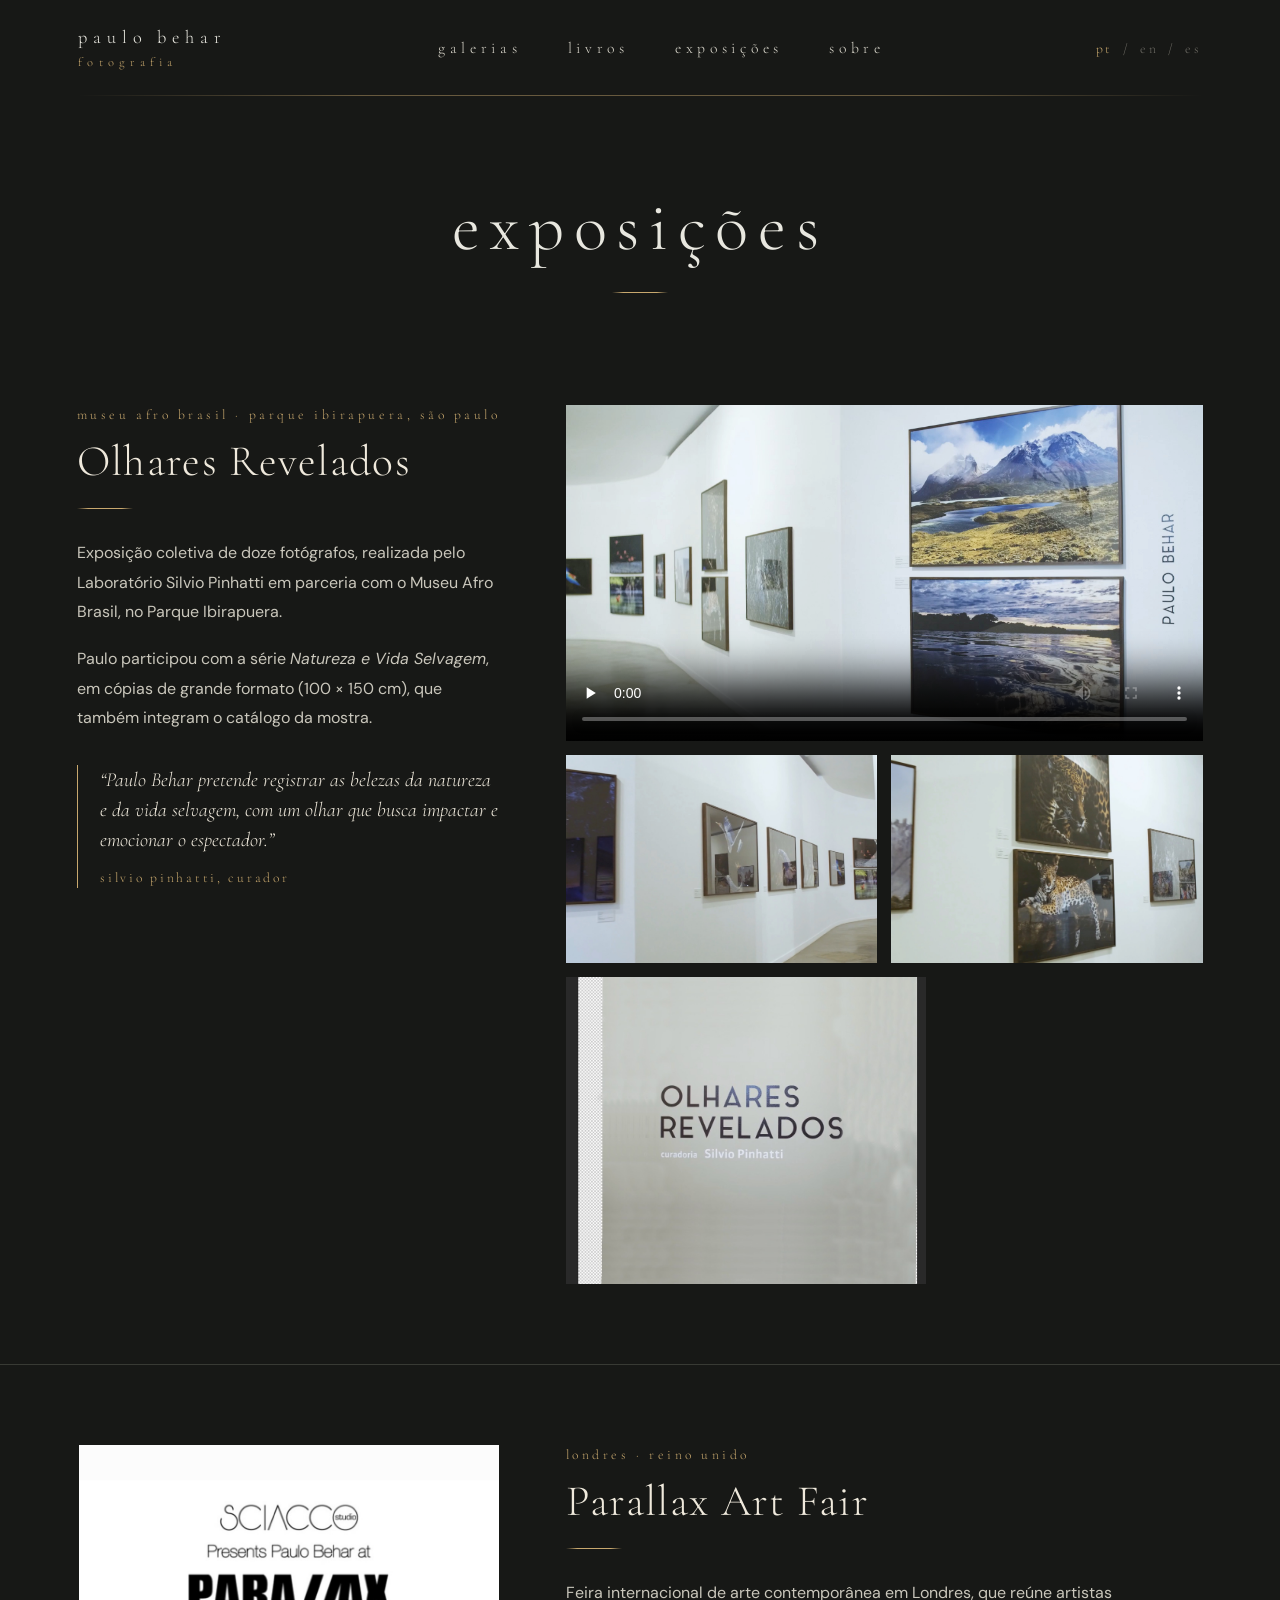
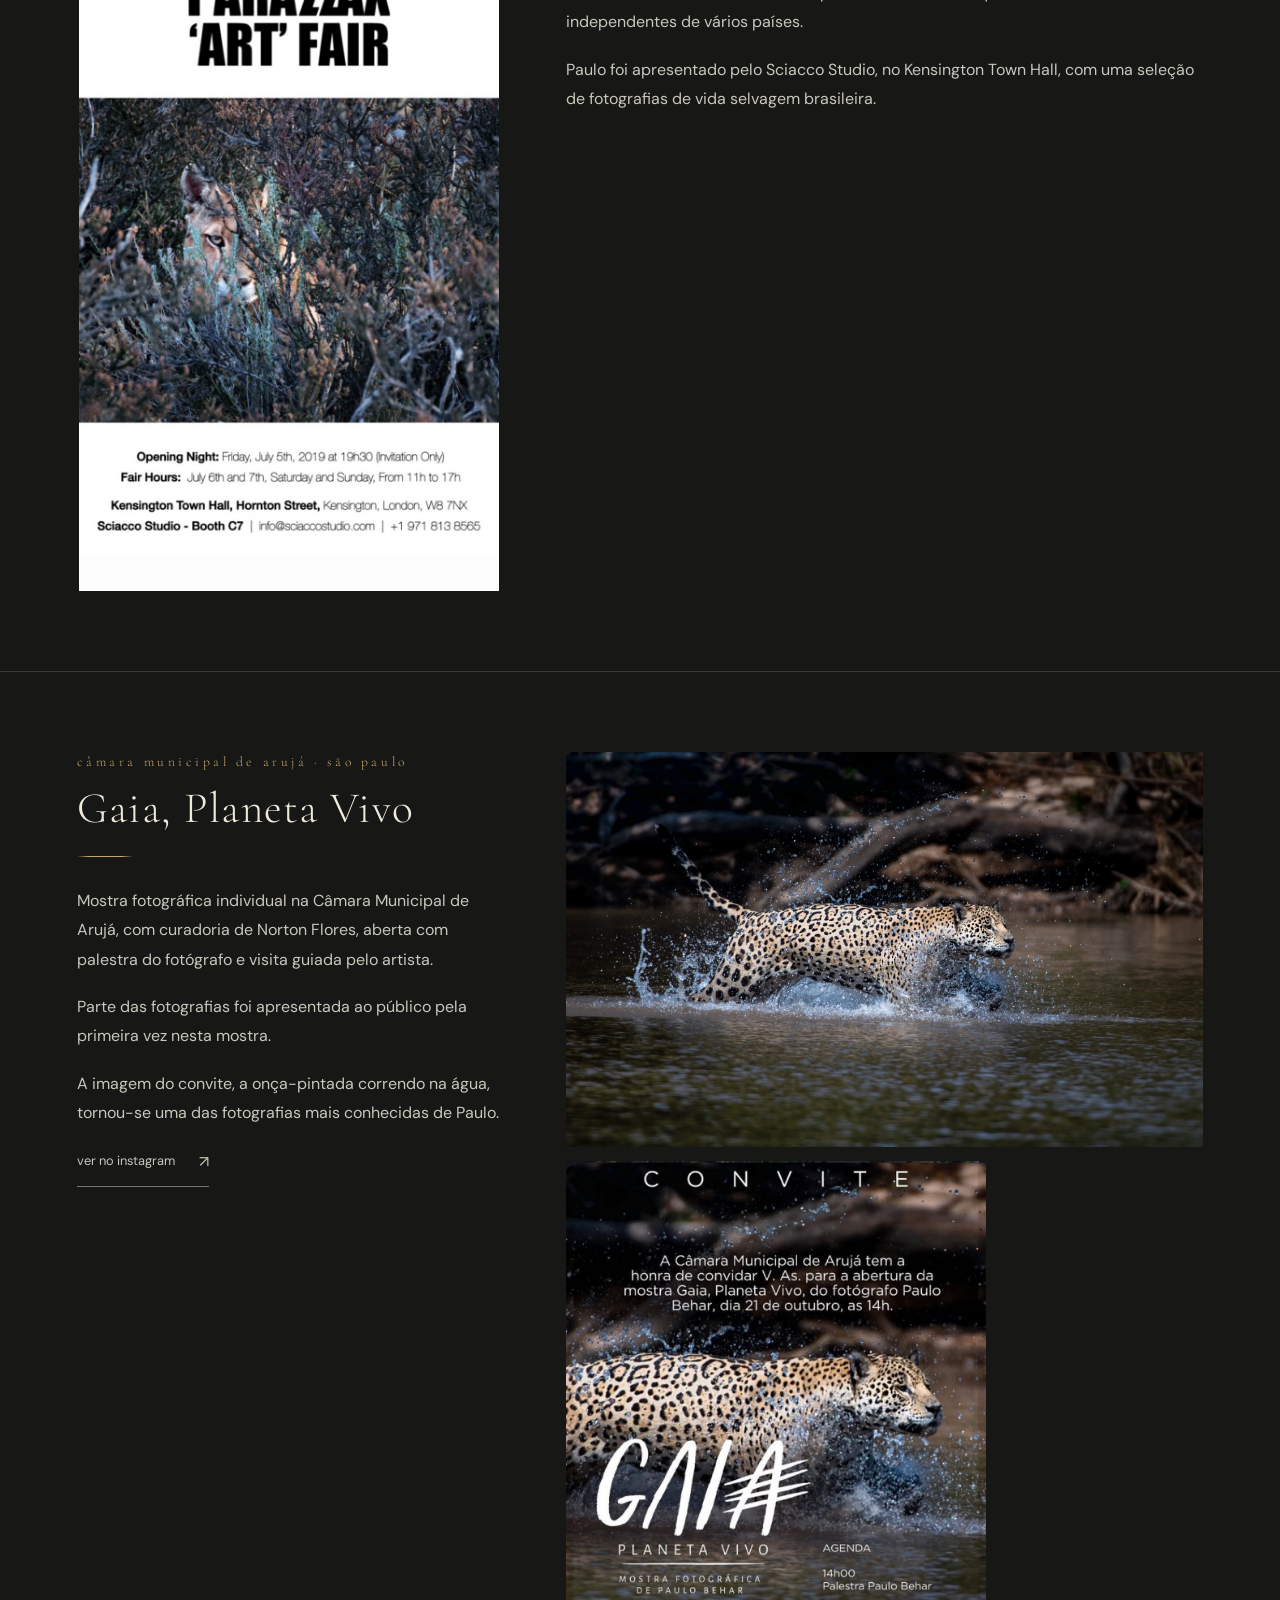
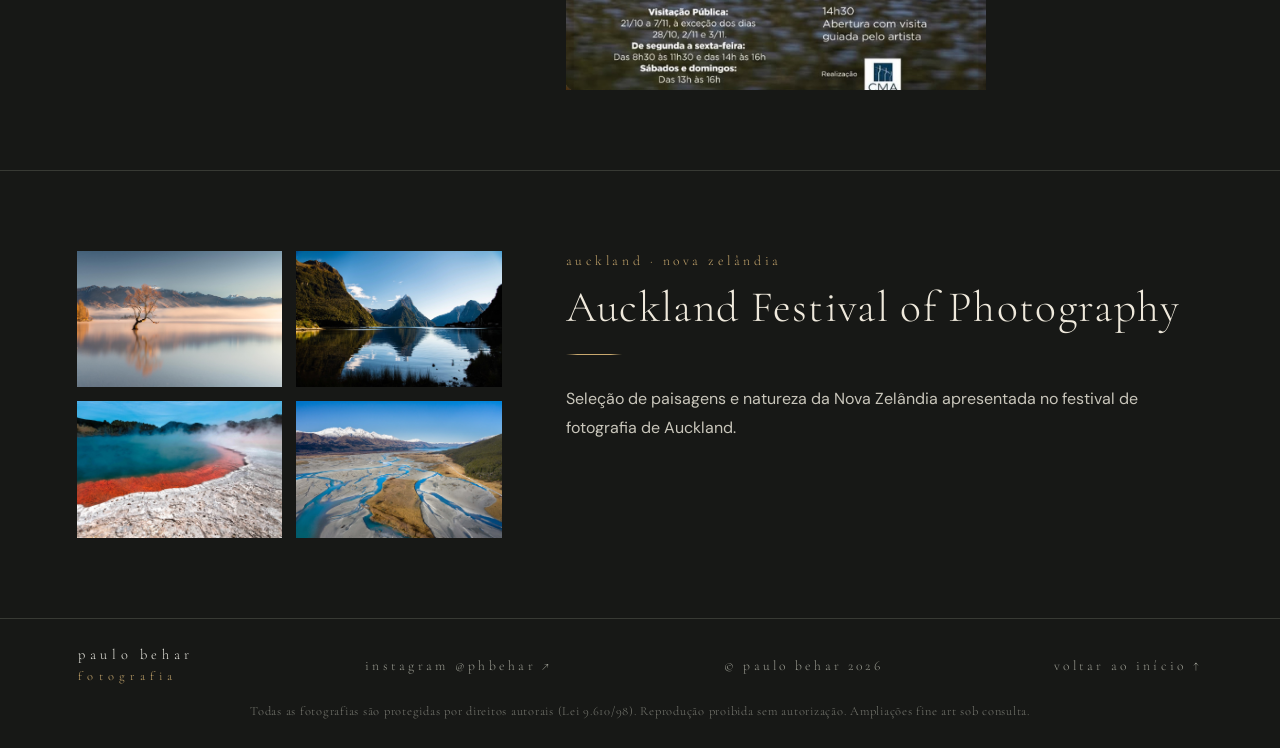
==== exposicoes.html @ 410b4f78 "Versão 1 do site Paulo Behar Fotografia Páginas: início, galerias (vida selvagem, paisagens, arquite" ====
<!doctype html>
<html lang="pt-BR">
  <head>
    <meta charset="utf-8">
    <meta name="viewport" content="width=device-width, initial-scale=1">
    <meta name="theme-color" content="#171816">
    <meta name="description" content="Exposições de Paulo Behar: Olhares Revelados, Parallax Art Fair, Gaia Planeta Vivo e Auckland Festival of Photography.">
    <title>Exposições — Paulo Behar</title>
    <link rel="stylesheet" href="codigo/styles.css?v=202611132100">
    <script src="codigo/script.js?v=202611132100" defer></script>
    <script src="codigo/movimento.js?v=202611132100" defer></script>
  </head>
  <body class="page-expo">
    <a class="skip-link" href="#conteudo" data-i18n="skip">Pular para o conteúdo</a>

    <header class="site-header">
      <a class="wordmark" href="index.html" aria-label="Paulo Behar — início">
        <span class="wordmark__name">Paulo Behar</span>
        <span class="wordmark__role" data-i18n="role">Fotografia</span>
      </a>
      <nav class="main-nav" aria-label="Navegação principal" data-i18n-aria="navLabel">
        <a href="fine-art.html" data-i18n="navFineArt">galerias</a>
        <a href="index.html#livros" data-i18n="navBooks">livros</a>
        <a href="exposicoes.html" aria-current="page" data-i18n="navExhibitions">exposições</a>
        <a href="sobre.html" data-i18n="navAbout">sobre</a>
      </nav>
      <div class="language-switch" role="group" aria-label="Selecionar idioma" data-i18n-aria="languageLabel">
        <button type="button" lang="pt-BR" data-language="pt" aria-pressed="true">PT</button>
        <span aria-hidden="true">/</span>
        <button type="button" lang="en" data-language="en" aria-pressed="false">EN</button>
        <span aria-hidden="true">/</span>
        <button type="button" lang="es" data-language="es" aria-pressed="false">ES</button>
      </div>
    </header>

    <main id="conteudo">
      <section class="page-intro" aria-labelledby="page-title">
        <h1 id="page-title" data-i18n="navExhibitions">exposições</h1>
        <span class="gold-rule"></span>
      </section>

      <article class="expo" id="olhares-revelados">
        <div class="expo__text">
          <p class="expo__kicker">museu afro brasil · parque ibirapuera, são paulo</p>
          <h2 class="expo__title">Olhares Revelados</h2>
          <span class="gold-rule"></span>
          <p>Exposição coletiva de doze fotógrafos, realizada pelo Laboratório Silvio Pinhatti em parceria com o Museu Afro Brasil, no Parque Ibirapuera.</p>
          <p>Paulo participou com a série <em>Natureza e Vida Selvagem</em>, em cópias de grande formato (100 × 150 cm), que também integram o catálogo da mostra.</p>
          <blockquote class="expo__quote">“Paulo Behar pretende registrar as belezas da natureza e da vida selvagem, com um olhar que busca impactar e emocionar o espectador.”<cite>Silvio Pinhatti, curador</cite></blockquote>
        </div>
        <div class="expo__media">
          <video class="expo__video" src="site-midia/videos/olhares-revelados.mp4" poster="site-midia/videos/olhares-revelados-capa.jpg" controls playsinline preload="none"></video>
          <div class="expo__pair">
            <img src="site-midia/fotos/exposicoes/olhares-parede-1.jpg" alt="Fotografias de Paulo Behar expostas no Museu Afro Brasil" loading="lazy">
            <img src="site-midia/fotos/exposicoes/olhares-parede-2.jpg" alt="Onças-pintadas na parede da exposição Olhares Revelados" loading="lazy">
          </div>
          <img class="expo__catalog" src="site-midia/fotos/exposicoes/olhares-catalogo.jpg" alt="Catálogo da exposição Olhares Revelados" loading="lazy">
        </div>
      </article>

      <article class="expo expo--reverse" id="parallax">
        <div class="expo__text">
          <p class="expo__kicker">londres · reino unido</p>
          <h2 class="expo__title">Parallax Art Fair</h2>
          <span class="gold-rule"></span>
          <p>Feira internacional de arte contemporânea em Londres, que reúne artistas independentes de vários países.</p>
          <p>Paulo foi apresentado pelo Sciacco Studio, no Kensington Town Hall, com uma seleção de fotografias de vida selvagem brasileira.</p>
        </div>
        <div class="expo__media expo__media--poster">
          <img src="site-midia/fotos/exposicoes/parallax-cartaz.jpg" alt="Cartaz da Parallax Art Fair com fotografia de Paulo Behar" loading="lazy">
        </div>
      </article>

      <article class="expo" id="gaia">
        <div class="expo__text">
          <p class="expo__kicker">câmara municipal de arujá · são paulo</p>
          <h2 class="expo__title">Gaia, Planeta Vivo</h2>
          <span class="gold-rule"></span>
          <p>Mostra fotográfica individual na Câmara Municipal de Arujá, com curadoria de Norton Flores, aberta com palestra do fotógrafo e visita guiada pelo artista.</p>
          <p>Parte das fotografias foi apresentada ao público pela primeira vez nesta mostra.</p>
          <p>A imagem do convite, a onça-pintada correndo na água, tornou-se uma das fotografias mais conhecidas de Paulo.</p>
          <p><a class="text-link" href="https://www.instagram.com/p/B4Ner5CHRit/" target="_blank" rel="noopener">ver no instagram <span aria-hidden="true">↗</span></a></p>
        </div>
        <div class="expo__media">
          <img class="expo__wide" src="site-midia/fotos/destaque/onca-gaia.jpg" alt="Onça-pintada correndo na água" loading="lazy">
          <img class="expo__invite" src="site-midia/fotos/exposicoes/gaia-convite.jpg" alt="Convite da mostra Gaia, Planeta Vivo" loading="lazy">
        </div>
      </article>

      <article class="expo expo--reverse" id="auckland">
        <div class="expo__text">
          <p class="expo__kicker">auckland · nova zelândia</p>
          <h2 class="expo__title">Auckland Festival of Photography</h2>
          <span class="gold-rule"></span>
          <p>Seleção de paisagens e natureza da Nova Zelândia apresentada no festival de fotografia de Auckland.</p>
        </div>
        <div class="expo__media">
          <div class="expo__pair">
            <img src="site-midia/fotos/fine-art/paisagens/mini/wanaka.jpg" alt="Lago Wanaka" loading="lazy">
            <img src="site-midia/fotos/fine-art/paisagens/mini/milford-sound.jpg" alt="Milford Sound" loading="lazy">
          </div>
          <div class="expo__pair">
            <img src="site-midia/fotos/fine-art/paisagens/mini/champagne-pool.jpg" alt="Champagne Pool" loading="lazy">
            <img src="site-midia/fotos/fine-art/paisagens/mini/rios-entrelacados.jpg" alt="Rios entrelaçados" loading="lazy">
          </div>
        </div>
      </article>
    </main>

    <footer class="site-footer">
      <a class="wordmark wordmark--footer" href="index.html">
        <span class="wordmark__name">Paulo Behar</span>
        <span class="wordmark__role" data-i18n="role">Fotografia</span>
      </a>
      <a class="back-to-top site-footer__insta" href="https://www.instagram.com/phbehar/" target="_blank" rel="noopener">instagram @phbehar ↗</a>
      <span class="site-footer__copyright"><span data-i18n="copyright">© Paulo Behar</span> <span id="year">2026</span></span>
      <a class="back-to-top" href="#" data-i18n="backToTop">Voltar ao início ↑</a>
      <p class="site-footer__rights" data-i18n="rights">Todas as fotografias são protegidas por direitos autorais (Lei 9.610/98). Reprodução proibida sem autorização. Ampliações fine art sob consulta.</p>
    </footer>
  </body>
</html>
---- codigo/styles.css ----
@import url("https://fonts.googleapis.com/css2?family=DM+Sans:wght@400;500;600;700&family=Cormorant+Garamond:ital,wght@0,300;0,400;0,500;1,300;1,400&display=swap");

:root {
  color-scheme: dark;
  --background: #171816;
  --surface: #1d1e1b;
  --text: #e8e7df;
  --muted: #9a9b91;
  --line: #383a34;
  --accent: #c3c6a9;
  --sans: "DM Sans", Arial, sans-serif;
  --serif: "Cormorant Garamond", Garamond, Georgia, serif;
  --gold: #c8a86e;
  --gold-soft: rgb(200 168 110 / 45%);
}

/* ---------- Fio dourado (separador) ---------- */

.gold-rule {
  display: block;
  width: 56px;
  height: 1px;
  margin: 1.6rem 0;
  background: linear-gradient(90deg, transparent, var(--gold) 20%, var(--gold) 80%, transparent);
}

.closing-note .gold-rule,
.intro .gold-rule {
  margin-right: auto;
  margin-left: auto;
}

/* ---------- Abertura: assinatura ---------- */

.intro {
  position: fixed;
  z-index: 100;
  inset: 0;
  display: flex;
  flex-direction: column;
  align-items: center;
  justify-content: center;
  padding: 0 16px;
  background: #0f0f0e;
  cursor: pointer;
  /* rede de segurança: mesmo que o script falhe, a abertura sai sozinha */
  animation: intro-out 0.8s ease 8s forwards;
}

/* nome como no livro: serifa fina, minúsculas, letras espaçadas.
   movimento mínimo: surge do desfoque e as letras se aproximam devagar */
.intro__name {
  display: block;
  padding-left: 0.4em;            /* compensa o espaço depois da última letra */
  color: #efe9dc;
  font-family: var(--serif);
  font-size: clamp(1.9rem, 6.4vw, 4.4rem);
  font-weight: 300;
  letter-spacing: 0.4em;
  line-height: 1.1;
  white-space: nowrap;
  opacity: 0;
  animation: intro-name 1.7s cubic-bezier(0.22, 0.61, 0.36, 1) 0.1s forwards;
}

.intro__rule {
  width: 90px;
  margin: 1.6rem auto 1.3rem;
  transform: scaleX(0);
  animation: intro-draw 0.7s ease-out 1.1s forwards;
}

.intro__role {
  font-family: var(--serif);
  font-size: 0.95rem;
  font-weight: 300;
  letter-spacing: 0.55em;
  text-transform: lowercase;
  color: var(--gold);
  opacity: 0;
  animation: intro-fade 0.7s ease 1.3s forwards;
}

/* a saída é comandada pelo script, quando o filme já carregou */
.intro.is-leaving {
  animation: intro-out 0.8s ease forwards;
}

/* clicou antes de o filme carregar: o fio dourado respira enquanto espera */
.intro.is-waiting:not(.is-leaving) .intro__rule {
  animation: intro-wait 1.4s ease-in-out infinite alternate;
}

@keyframes intro-wait {
  from { opacity: 0.35; transform: scaleX(0.5); }
  to { opacity: 1; transform: scaleX(1); }
}

.intro.is-done,
.intro-seen .intro {
  display: none;
}

@keyframes intro-name {
  from {
    opacity: 0;
    letter-spacing: 0.62em;
    filter: blur(8px);
  }
  to {
    opacity: 1;
    letter-spacing: 0.4em;
    filter: blur(0);
  }
}

@keyframes intro-draw {
  to { transform: scaleX(1); }
}

@keyframes intro-fade {
  to { opacity: 1; }
}

@keyframes intro-out {
  to {
    opacity: 0;
    visibility: hidden;
    pointer-events: none;
  }
}

@media (prefers-reduced-motion: reduce) {
  .intro {
    display: none;
  }
}

* {
  box-sizing: border-box;
}

html {
  scroll-behavior: smooth;
}

body {
  margin: 0;
  background: var(--background);
  color: var(--text);
  font-family: var(--sans);
  -webkit-font-smoothing: antialiased;
}

a {
  color: inherit;
  text-decoration: none;
}

button {
  color: inherit;
  font: inherit;
}

.skip-link {
  position: absolute;
  z-index: 5;
  top: 0.75rem;
  left: 0.75rem;
  padding: 0.75rem 1rem;
  transform: translateY(-150%);
  background: var(--text);
  color: var(--background);
}

.skip-link:focus {
  transform: translateY(0);
}

.site-header,
.site-footer {
  display: flex;
  align-items: center;
  justify-content: space-between;
  padding: 1.65rem 6.1vw;
}

.site-header {
  position: relative;
  min-height: 92px;
}

/* fio dourado sob o cabeçalho, que some nas pontas */
.site-header::after {
  position: absolute;
  right: 6.1vw;
  bottom: 0;
  left: 6.1vw;
  height: 1px;
  content: "";
  background: linear-gradient(90deg, transparent, var(--gold-soft) 25%, var(--gold-soft) 75%, transparent);
}

.wordmark {
  display: flex;
  flex-direction: column;
  gap: 0.35rem;
}

.wordmark__name {
  font-family: var(--serif);
  font-size: 1.15rem;
  font-weight: 300;
  letter-spacing: 0.32em;
  text-transform: lowercase;
}

.wordmark__role,
.main-nav,
.language-switch {
  font-family: var(--serif);
  font-weight: 300;
  text-transform: lowercase;
}

.eyebrow,
.hero__footer,
.project-card__number,
.project-card__category,
.site-footer__copyright,
.back-to-top {
  font-family: var(--serif);
  font-size: 0.85rem;
  font-weight: 300;
  letter-spacing: 0.24em;
  text-transform: lowercase;
}

.wordmark__role {
  color: var(--gold);
  font-size: 0.78rem;
  letter-spacing: 0.42em;
}

.main-nav {
  display: flex;
  gap: clamp(1.8rem, 3.6vw, 3.8rem);
  color: #d9d6cb;
  font-size: 0.98rem;
  letter-spacing: 0.3em;
}

.main-nav a {
  position: relative;
  padding: 0.4rem 0;
}

.main-nav a::after {
  position: absolute;
  right: 0.3em;
  bottom: 0;
  left: 0;
  height: 1px;
  content: "";
  background: var(--gold);
  transform: scaleX(0);
  transition: transform 420ms ease;
}

.main-nav a:hover::after,
.main-nav a:focus-visible::after {
  transform: scaleX(1);
}

.main-nav a,
.back-to-top {
  transition: color 300ms ease;
}

.main-nav a:hover,
.back-to-top:hover {
  color: var(--gold);
}

.language-switch {
  display: flex;
  gap: 0.6rem;
  align-items: center;
  color: #6f6d66;
  font-size: 0.85rem;
  letter-spacing: 0.2em;
}

.language-switch button {
  padding: 0.25rem 0;
  border: 0;
  background: none;
  color: inherit;
  font-weight: 300;
  letter-spacing: inherit;
  text-transform: lowercase;
  cursor: pointer;
}

.language-switch button[aria-pressed="true"] {
  color: var(--gold);
}

/* ---------- Entrada: o filme do livro ---------- */

.film {
  position: relative;
  overflow: hidden;
  background: #0f0f0e;
}

/* o vídeo tem 1516×1080: mantém essa proporção em qualquer tela,
   do tamanho máximo que couber abaixo do cabeçalho */
.film__video {
  display: block;
  width: min(100%, calc((100svh - 92px - 6.5rem) * 1516 / 1080));
  height: auto;
  aspect-ratio: 1516 / 1080;
  margin: 0 auto;
  object-fit: contain;
}

.film__bar {
  display: flex;
  align-items: flex-end;
  justify-content: space-between;
  gap: 1.5rem;
  max-width: 1500px;
  margin: 0 auto;
  padding: 1.1rem 6.1vw 1.6rem;
}

.film__caption .gold-rule {
  width: 40px;
  margin: 0.55rem 0;
}

.film__author {
  color: var(--gold);
  font-family: var(--serif);
  font-size: 0.8rem;
  font-weight: 300;
  letter-spacing: 0.45em;
}

.film__title {
  max-width: none;
  margin: 0;
  color: #efe9dc;
  font-size: clamp(1.05rem, 2vw, 1.4rem);
  font-weight: 300;
  letter-spacing: 0.2em;
  line-height: 1.3;
}

/* botão de som: na faixa abaixo do filme; dourado e pulsando de leve enquanto mudo */
.film__sound {
  display: inline-flex;
  flex: none;
  align-items: center;
  gap: 0.7rem;
  padding: 0.6rem 1.4rem;
  border: 1px solid var(--gold);
  border-radius: 999px;
  background: none;
  color: #efe9dc;
  font-family: var(--serif);
  font-size: 0.95rem;
  font-weight: 300;
  letter-spacing: 0.24em;
  cursor: pointer;
  transition: color 400ms ease, border-color 400ms ease, opacity 400ms ease;
}

.film__sound .note {
  color: var(--gold);
  font-size: 1.2em;
  letter-spacing: 0;
}

.film.is-muted .film__sound {
  animation: sound-pulse 2.6s ease-in-out infinite;
}

.film:not(.is-muted) .film__sound {
  border-color: var(--gold-soft);
  opacity: 0.7;
}

.film__sound:hover {
  color: var(--gold);
  opacity: 1;
}

@keyframes sound-pulse {
  0%, 100% { box-shadow: 0 0 0 0 rgb(200 168 110 / 45%); }
  50% { box-shadow: 0 0 0 14px rgb(200 168 110 / 0%); }
}

/* "entrar com som" na abertura */
.intro__enter {
  display: inline-flex;
  align-items: center;
  gap: 0.8rem;
  margin-top: 2.6rem;
  padding: 0.9rem 2.2rem;
  border: 1px solid var(--gold);
  border-radius: 999px;
  background: none;
  color: #efe9dc;
  font-family: var(--serif);
  font-size: 1.1rem;
  font-weight: 300;
  letter-spacing: 0.26em;
  cursor: pointer;
  opacity: 0;
  animation: intro-fade 0.7s ease 1.5s forwards, sound-pulse 2.6s ease-in-out 2.2s infinite;
  transition: color 300ms ease, background 300ms ease;
}

.intro__enter .note {
  color: var(--gold);
  font-size: 1.25em;
  letter-spacing: 0;
}

.intro__enter:hover {
  background: rgb(200 168 110 / 12%);
  color: var(--gold);
}

.hero {
  position: relative;
  display: grid;
  grid-template-columns: 1fr;
  align-items: center;
  min-height: min(680px, calc(100svh - 92px));
  padding: 6rem 10.4vw 8rem;
  overflow: hidden;
}

.hero__copy {
  position: relative;
  z-index: 1;
  padding-bottom: 1.5rem;
}

.eyebrow {
  display: flex;
  align-items: center;
  gap: 0.65rem;
  margin: 0 0 2.2rem;
  color: var(--muted);
}

.status-dot {
  width: 6px;
  height: 6px;
  border-radius: 50%;
  background: var(--accent);
}

h1,
h2,
.closing-note p {
  font-family: var(--serif);
  font-weight: 300;
}

h1 {
  margin: 0;
  font-size: clamp(3.6rem, 7vw, 6.6rem);
  line-height: 1.02;
  letter-spacing: 0.01em;
}

h1 em,
h2 em {
  color: var(--gold);
  font-weight: 300;
}

.hero__description {
  max-width: 24rem;
  margin: 2rem 0 2.2rem;
  color: #b6b7ad;
  font-size: 0.96rem;
  line-height: 1.8;
}

.text-link {
  display: inline-flex;
  align-items: center;
  gap: 1.5rem;
  padding-bottom: 0.65rem;
  border-bottom: 1px solid #73766a;
  font-size: 0.8rem;
}

.text-link span:last-child {
  color: var(--accent);
  font-size: 1rem;
}

.hero-art {
  position: relative;
  width: 100%;
  max-width: 520px;
  aspect-ratio: 0.88;
  justify-self: end;
}

.hero-art__frame {
  position: absolute;
  inset: 0 0 1.4rem 1.2rem;
  display: flex;
  flex-direction: column;
  justify-content: space-between;
  padding: 1.6rem;
  overflow: hidden;
  border: 1px solid #41433a;
  background:
    radial-gradient(ellipse at 68% 32%, #43463b 0, #34372f 18%, transparent 48%),
    linear-gradient(147deg, #242622 0%, #30322c 47%, #20211f 47.2%, #292b26 100%);
}

.hero-art__frame::before,
.hero-art__frame::after {
  position: absolute;
  content: "";
  pointer-events: none;
}

.hero-art__frame::before {
  inset: 9% 9% 16%;
  border: 1px solid rgb(232 231 223 / 12%);
  border-radius: 48% 48% 0 0;
  transform: rotate(-8deg);
}

.hero-art__frame::after {
  right: -12%;
  bottom: -31%;
  width: 75%;
  aspect-ratio: 1;
  border: 1px solid rgb(232 231 223 / 18%);
  border-radius: 50%;
  box-shadow: 0 0 0 28px rgb(232 231 223 / 3%), 0 0 0 58px rgb(232 231 223 / 3%);
}

.hero-art__index,
.hero-art__coordinates,
.hero-art__frame p {
  position: relative;
  z-index: 1;
  margin: 0;
  color: #d3d4c8;
  line-height: 1.8;
}

.hero-art__index span {
  color: #7d8074;
}

.hero-art__mark {
  position: absolute;
  top: 37%;
  left: 44%;
  width: 1px;
  height: 23%;
  background: rgb(232 231 223 / 24%);
  transform: rotate(38deg);
}

.hero-art__frame p {
  font-size: 0.78rem;
  letter-spacing: 0.2em;
}

.hero-art__coordinates {
  align-self: flex-end;
  color: #a4a69a;
  text-align: right;
}

.hero-art__note {
  position: absolute;
  right: 0;
  bottom: 0;
  color: var(--muted);
  font-size: 0.58rem;
  text-transform: none;
}

.hero__footer {
  position: absolute;
  right: 6.1vw;
  bottom: 2rem;
  left: 6.1vw;
  display: flex;
  justify-content: space-between;
  color: #898b81;
}

.scroll-cue {
  display: flex;
  align-items: center;
  gap: 0.65rem;
}

.scroll-cue > span:first-child {
  display: inline-block;
  width: 25px;
  height: 1px;
  background: var(--accent);
}

.portfolio {
  padding: 7rem 10.4vw 8rem;
  border-top: 1px solid var(--line);
  background: #1b1c19;
}

.section-heading {
  display: flex;
  align-items: end;
  justify-content: space-between;
  gap: 3rem;
  margin-bottom: 3rem;
}

.section-heading .eyebrow {
  margin-bottom: 1rem;
}

h2 {
  max-width: 38rem;
  margin: 0;
  font-size: clamp(2.4rem, 4.2vw, 4.1rem);
  line-height: 1.1;
  letter-spacing: 0.01em;
}

.section-heading .gold-rule {
  margin-bottom: 0;
}

.section-heading__note {
  max-width: 16rem;
  margin: 0 0 0.25rem;
  color: var(--muted);
  font-size: 0.78rem;
  line-height: 1.8;
}

.project-grid {
  display: grid;
  grid-template-columns: repeat(3, minmax(0, 1fr));
  gap: 1rem;
}

.project-card {
  min-width: 0;
}

.project-card__link {
  display: flex;
  flex-direction: column;
}

.project-card__number {
  margin-bottom: 0.7rem;
  color: #84867c;
}

.project-card__art {
  position: relative;
  display: grid;
  place-items: center;
  width: 100%;
  aspect-ratio: 0.91;
  overflow: hidden;
  background: #292b26;
}

.project-card__art::before,
.project-card__art::after,
.project-card__art > span {
  position: absolute;
  display: block;
  content: "";
}

.project-card--fine-art .project-card__art {
  background: linear-gradient(142deg, #31352e, #20221f 70%);
}

.project-card--fine-art .project-card__art::before {
  width: 58%;
  aspect-ratio: 0.8;
  border: 1px solid rgb(220 220 204 / 28%);
  border-radius: 50% 50% 4px 4px;
  transform: rotate(11deg);
}

.project-card--fine-art .project-card__art::after {
  width: 33%;
  height: 1px;
  background: var(--accent);
  transform: rotate(-37deg) translateX(12%);
}

.project-card--books .project-card__art {
  background: linear-gradient(155deg, #30302a, #252622);
}

.project-card--books .project-card__art::before {
  width: 38%;
  height: 58%;
  border: 1px solid rgb(220 220 204 / 35%);
  background: linear-gradient(145deg, #45483c, #292b26 68%);
  box-shadow: 10px 9px 0 -1px #22231f, 11px 10px 0 0 rgb(220 220 204 / 20%);
  transform: rotate(-7deg);
}

.project-card--books .project-card__art::after {
  width: 13%;
  height: 1px;
  background: rgb(232 231 223 / 60%);
  transform: translate(35px, 30px) rotate(-7deg);
}

.project-card--exhibitions .project-card__art {
  background: linear-gradient(27deg, #252722 20%, #34362f 20.2%, #262824 66%);
}

.project-card--exhibitions .project-card__art::before {
  width: 54%;
  height: 48%;
  border: 1px solid rgb(220 220 204 / 32%);
  background: linear-gradient(120deg, rgb(220 220 204 / 8%), transparent);
  transform: translate(-8%, -5%);
}

.project-card--exhibitions .project-card__art::after {
  width: 1px;
  height: 67%;
  background: rgb(220 220 204 / 22%);
  transform: translate(74px, 18px) rotate(34deg);
}

.project-card__meta {
  display: flex;
  align-items: center;
  justify-content: space-between;
  padding: 1.1rem 0;
  border-bottom: 1px solid var(--line);
}

.project-card__meta > span:first-child {
  display: flex;
  flex-direction: column;
  gap: 0.4rem;
}

.project-card__category {
  color: var(--muted);
}

.project-card__title {
  font-family: var(--serif);
  font-size: 1.5rem;
  font-weight: 300;
  letter-spacing: 0.12em;
  text-transform: lowercase;
}

.project-card__arrow {
  color: var(--accent);
  transition: transform 180ms ease;
}

.project-card__link:hover .project-card__arrow {
  transform: translate(3px, -3px);
}

.closing-note {
  display: flex;
  flex-direction: column;
  align-items: center;
  padding: 8rem 1.5rem 8.5rem;
  text-align: center;
}

.closing-note__ornament {
  height: 2rem;
  color: var(--accent);
  font-family: var(--serif);
  font-size: 3rem;
  line-height: 1;
}

.closing-note p {
  margin: 1rem 0 1.5rem;
  font-size: clamp(1.8rem, 3.5vw, 3.2rem);
  line-height: 1.3;
  letter-spacing: -0.035em;
}

.closing-note__signature {
  color: var(--gold);
  font-family: var(--serif);
  font-size: 1.05rem;
  font-weight: 300;
  letter-spacing: 0.4em;
  text-transform: lowercase;
}

.site-footer {
  min-height: 95px;
  flex-wrap: wrap;
  row-gap: 1.1rem;
  border-top: 1px solid var(--line);
}

/* aviso de direitos autorais: linha própria, discreta, sob o rodapé */
.site-footer__rights {
  flex-basis: 100%;
  margin: 0;
  color: var(--muted);
  font-family: var(--serif);
  font-size: 0.78rem;
  font-weight: 300;
  letter-spacing: 0.06em;
  line-height: 1.6;
  text-align: center;
  opacity: 0.75;
}

/* fotos: sem arrastar e sem o menu "salvar imagem" do toque longo no iPhone */
img {
  -webkit-user-drag: none;
  -webkit-touch-callout: none;
  user-select: none;
}

.wordmark--footer .wordmark__name {
  font-size: 0.9rem;
}

.site-footer__copyright,
.back-to-top {
  color: var(--muted);
  font-size: 0.85rem;
}

.site-footer__copyright {
  display: flex;
  gap: 0.35rem;
}

.sr-only {
  position: absolute;
  width: 1px;
  height: 1px;
  padding: 0;
  overflow: hidden;
  clip: rect(0, 0, 0, 0);
  white-space: nowrap;
  clip-path: inset(50%);
}

:focus-visible {
  outline: 2px solid var(--accent);
  outline-offset: 4px;
}

/* ---------- Movimento ao rolar ---------- */

.has-motion .reveal {
  opacity: 0;
  filter: blur(4px);
  transform: translateY(28px);
  transition:
    opacity 1.1s cubic-bezier(0.22, 0.61, 0.36, 1),
    transform 1.1s cubic-bezier(0.22, 0.61, 0.36, 1),
    filter 1.1s ease;
}

.has-motion .reveal.is-visible {
  opacity: 1;
  filter: none;
  transform: none;
}

/* fios dourados se desenham do centro para fora */
.has-motion .gold-rule.reveal {
  filter: none;
  transform: scaleX(0);
  transition: transform 1.4s cubic-bezier(0.22, 0.61, 0.36, 1) 0.2s, opacity 0.6s ease;
}

.has-motion .gold-rule.reveal.is-visible {
  transform: scaleX(1);
}

/* fios alinhados à esquerda crescem a partir da esquerda */
.has-motion .section-heading .gold-rule.reveal,
.has-motion .hero__copy .gold-rule.reveal,
.has-motion .film__caption .gold-rule {
  transform-origin: left;
}

.film__video {
  transform-origin: center top;
  will-change: transform, opacity;
}

/* ---------- Páginas de texto: exposições e sobre ---------- */

.page-intro {
  display: flex;
  flex-direction: column;
  align-items: center;
  padding: 6rem 6vw 2rem;
  text-align: center;
}

.page-intro h1 {
  font-size: clamp(2.6rem, 5.4vw, 4.6rem);
  letter-spacing: 0.14em;
  text-transform: lowercase;
}

.page-intro .gold-rule {
  margin: 1.8rem auto 0;
}

.expo,
.about {
  display: grid;
  grid-template-columns: minmax(0, 0.8fr) minmax(0, 1.2fr);
  gap: clamp(2rem, 5vw, 5rem);
  align-items: start;
  max-width: 1300px;
  margin: 0 auto;
  padding: 5rem 6vw;
  border-top: 1px solid var(--line);
}

.expo:first-of-type {
  border-top: 0;
}

.expo--reverse .expo__text {
  order: 2;
}

.expo__text,
.about__text {
  color: #c9c6bb;
  font-size: 1rem;
  line-height: 1.85;
}

.expo__text p,
.about__text p {
  margin: 0 0 1.1rem;
}

.expo__kicker {
  margin: 0 0 0.8rem !important;
  color: var(--gold);
  font-family: var(--serif);
  font-size: 0.85rem;
  font-weight: 300;
  letter-spacing: 0.26em;
  line-height: 1.5;
  text-transform: lowercase;
}

.expo__title,
.about__name {
  max-width: none;
  margin: 0;
  color: #efe9dc;
  font-size: clamp(2rem, 3.4vw, 2.8rem);
  letter-spacing: 0.03em;
  line-height: 1.1;
}

.expo__text .gold-rule,
.about__text .gold-rule {
  margin: 1.4rem 0 1.8rem;
}

.expo__quote {
  margin: 2rem 0;
  padding-left: 1.4rem;
  border-left: 1px solid var(--gold);
  color: #efe9dc;
  font-family: var(--serif);
  font-size: 1.25rem;
  font-style: italic;
  font-weight: 300;
  line-height: 1.5;
}

.expo__quote cite {
  display: block;
  margin-top: 0.8rem;
  color: var(--gold);
  font-size: 0.85rem;
  font-style: normal;
  letter-spacing: 0.2em;
  text-transform: lowercase;
}

.expo__media {
  display: grid;
  gap: 14px;
}

.expo__media img,
.expo__video {
  display: block;
  width: 100%;
  height: auto;
  background: #0f0f0e;
}

.expo__pair {
  display: grid;
  grid-template-columns: 1fr 1fr;
  gap: 14px;
}

.expo__pair img {
  aspect-ratio: 3 / 2;
  object-fit: cover;
}

.expo__media--poster img {
  max-width: 420px;
  margin: 0 auto;
}

.expo__invite {
  max-width: 420px;
}

.expo__catalog {
  max-width: 360px;
}

.about__portrait {
  margin: 0;
}

.about__portrait img {
  display: block;
  width: 100%;
  height: auto;
}

.about__contact {
  margin-top: 2rem !important;
}

@media (max-width: 800px) {
  .expo,
  .about {
    grid-template-columns: 1fr;
    padding: 3.5rem 6vw;
  }

  .expo--reverse .expo__text {
    order: 0;
  }
}

/* ---------- A frase e as três portas ---------- */

.hub {
  display: flex;
  flex-direction: column;
  align-items: center;
  padding: 7rem 6vw 7.5rem;
  text-align: center;
}

.hub__title {
  max-width: 14ch;
  margin: 0;
  font-size: clamp(2.6rem, 5.4vw, 5rem);
  line-height: 1.1;
  letter-spacing: 0.01em;
}

.hub .gold-rule {
  margin: 2.4rem auto 3.6rem;
}

.doors {
  display: grid;
  grid-template-columns: repeat(3, minmax(0, 1fr));
  gap: clamp(1rem, 2.4vw, 2.4rem);
  width: 100%;
  max-width: 1200px;
}

.door {
  display: flex;
  flex-direction: column;
  align-items: center;
  gap: 1.3rem;
}

.door__img {
  position: relative;
  display: block;
  width: 100%;
  aspect-ratio: 4 / 5;
  overflow: hidden;
  background: #222320;
}

.door__img img {
  width: 100%;
  height: 100%;
  object-fit: cover;
  opacity: 0.85;
  transition: transform 1.4s cubic-bezier(0.22, 0.61, 0.36, 1), opacity 600ms ease;
}

.door__label {
  position: relative;
  padding-bottom: 0.5rem;
  color: #e7e3d8;
  font-family: var(--serif);
  font-size: 1.25rem;
  font-weight: 300;
  letter-spacing: 0.32em;
  text-transform: lowercase;
}

.door__label::after {
  position: absolute;
  right: 0.32em;
  bottom: 0;
  left: 0;
  height: 1px;
  content: "";
  background: var(--gold);
  transform: scaleX(0.25);
  transition: transform 600ms ease;
}

.door:hover .door__img img,
.door:focus-visible .door__img img {
  opacity: 1;
  transform: scale(1.04);
}

.door:hover .door__label::after,
.door:focus-visible .door__label::after {
  transform: scaleX(1);
}

/* ---------- Exposições ---------- */

.shows {
  display: flex;
  flex-direction: column;
  align-items: center;
  padding: 2rem 6vw 6rem;
  text-align: center;
}

.shows__title {
  max-width: none;
  font-size: clamp(2rem, 3.6vw, 3rem);
  letter-spacing: 0.18em;
  text-transform: lowercase;
}

.shows .gold-rule {
  margin: 1.6rem auto 3.4rem;
}

.shows__list {
  display: grid;
  gap: 2.4rem;
  margin: 0;
  padding: 0;
  list-style: none;
}

.shows__list li {
  display: flex;
  flex-direction: column;
  gap: 0.5rem;
}

.shows__name {
  color: #efe9dc;
  font-family: var(--serif);
  font-size: clamp(1.3rem, 2.2vw, 1.7rem);
  font-weight: 300;
  letter-spacing: 0.06em;
}

.shows__place {
  color: var(--gold);
  font-family: var(--serif);
  font-size: 0.95rem;
  font-weight: 300;
  letter-spacing: 0.2em;
  text-transform: lowercase;
}

@media (max-width: 650px) {
  .hub {
    padding: 4.5rem 6vw 5rem;
  }

  .doors {
    grid-template-columns: 1fr;
    gap: 2.4rem;
  }

  .door__img {
    aspect-ratio: 3 / 2;
  }

  .shows {
    padding: 5rem 6vw 4rem;
  }
}

/* ---------- Foto que cresce até a tela cheia (estilo Apple) ----------
   A foto aparece SEMPRE inteira (sem corte) e o título fica numa faixa
   abaixo dela, nunca por cima da imagem. */

.zoom {
  position: relative;
  background: #0f0f0e;
}

.zoom__sticky {
  display: flex;
  flex-direction: column;
  align-items: center;
  justify-content: center;
  padding: 4rem 4vw 0;
}

.zoom__frame {
  display: flex;
  justify-content: center;
  width: 100%;
}

.zoom__img {
  display: block;
  width: auto;
  max-width: 100%;
  height: auto;
  max-height: calc(100svh - 12rem);
  box-shadow: 0 30px 80px rgb(0 0 0 / 45%);
}

.zoom__caption {
  display: flex;
  flex-direction: column;
  align-items: center;
  gap: 0.7rem;
  padding: 1.6rem 0 2.4rem;
  text-align: center;
}

.zoom__kicker {
  color: var(--gold);
  font-family: var(--serif);
  font-size: 0.9rem;
  font-weight: 300;
  letter-spacing: 0.4em;
  text-transform: lowercase;
}

.zoom__rule {
  display: block;
  width: 56px;
  height: 1px;
  background: var(--gold);
}

.zoom__title {
  max-width: none;
  margin: 0;
  color: #efe9dc;
  font-size: clamp(1.8rem, 3.6vw, 3rem);
  font-weight: 300;
  letter-spacing: 0.14em;
  line-height: 1.1;
  text-transform: lowercase;
}

/* com movimento: a seção fica alta e a foto "presa" na tela enquanto cresce */
.has-motion .zoom {
  height: 240vh;
}

.has-motion .zoom__sticky {
  position: sticky;
  top: 0;
  height: 100vh;
  height: 100svh;
  padding-top: 0;
}

.has-motion .zoom__img {
  transform: scale(var(--zs, 0.5));
  transform-origin: center center;
  will-change: transform;
}

.has-motion .zoom .zoom__caption {
  opacity: var(--zc, 0);
  transform: translateY(calc((1 - var(--zc, 0)) * 14px));
}

.has-motion .zoom .zoom__rule {
  transform: scaleX(var(--zc, 0));
}

/* ---------- As quatro galerias (depois da arara) ---------- */

.subdoors {
  display: grid;
  grid-template-columns: repeat(4, minmax(0, 1fr));
  gap: clamp(1rem, 2vw, 2rem);
  max-width: 1400px;
  margin: 0 auto;
  padding: 2rem 6vw 8rem;
}

.subdoors .door__img {
  aspect-ratio: 4 / 5;
}

.subdoors .door__label {
  font-size: 1.05rem;
  letter-spacing: 0.22em;
  text-align: center;
}

@media (max-width: 900px) {
  .subdoors {
    grid-template-columns: repeat(2, minmax(0, 1fr));
  }
}

@media (max-width: 650px) {
  .zoom__img {
    max-height: calc(100svh - 10rem);
  }

  .zoom__title {
    font-size: 1.7rem;
  }

  .subdoors {
    gap: 1.6rem 1rem;
    padding: 1rem 6vw 5rem;
  }

  .subdoors .door__label {
    font-size: 0.85rem;
    letter-spacing: 0.14em;
  }
}

/* frase final: linhas acendem uma a uma */
.closing-note .line {
  display: inline-block;
}

/* ---------- Cartões com foto real ---------- */

.project-card__art--photo img {
  position: absolute;
  inset: 0;
  width: 100%;
  height: 100%;
  object-fit: cover;
  transition: transform 1.2s ease, opacity 600ms ease;
  opacity: 0.9;
}

.project-card__art--photo::before,
.project-card__art--photo::after {
  display: none;
}

.project-card__link:hover .project-card__art--photo img {
  transform: scale(1.04);
  opacity: 1;
}

/* ---------- Página de galerias ---------- */

.gallery-intro {
  display: flex;
  flex-direction: column;
  align-items: center;
  padding: 6rem 6vw 3rem;
  text-align: center;
}

.gallery-intro .eyebrow {
  margin-bottom: 1.2rem;
}

.gallery-intro h1 {
  font-size: clamp(3rem, 6vw, 5rem);
  letter-spacing: 0.14em;
}

.gallery-intro .gold-rule {
  margin: 1.8rem auto 2.2rem;
}

.gallery-nav {
  display: flex;
  flex-wrap: wrap;
  justify-content: center;
  gap: 0.8rem 2.6rem;
  font-family: var(--serif);
  font-size: 1rem;
  font-weight: 300;
  letter-spacing: 0.26em;
  color: #d9d6cb;
}

.gallery-nav a {
  padding-bottom: 0.35rem;
  border-bottom: 1px solid transparent;
  transition: color 300ms ease, border-color 300ms ease;
}

.gallery-nav a:hover {
  border-color: var(--gold);
  color: var(--gold);
}

.gallery {
  padding: 4.5rem 6vw 3rem;
  scroll-margin-top: 1rem;
}

.gallery__head {
  display: flex;
  flex-direction: column;
  align-items: center;
  margin-bottom: 2.6rem;
  text-align: center;
}

.gallery__head h2 {
  max-width: none;
  font-size: clamp(1.9rem, 3.4vw, 2.8rem);
  letter-spacing: 0.16em;
}

.gallery__head .gold-rule {
  margin: 1.2rem auto 0;
}

/* grade em colunas (alvenaria): respeita o formato de cada foto */
.gallery__grid {
  max-width: 1500px;
  margin: 0 auto;
  display: flex;
  align-items: flex-start;
  gap: 14px;
}

/* mosaico montado pelo galeria.js: a ordem da lista é lida da esquerda para a direita */
.gallery__col {
  flex: 1 1 0;
  min-width: 0;
}

.gallery__item {
  position: relative;
  display: block;
  width: 100%;
  margin: 0 0 14px;
  padding: 0;
  overflow: hidden;
  border: 0;
  background: #222320;
  cursor: zoom-in;
  break-inside: avoid;
}

.gallery__item img {
  display: block;
  width: 100%;
  height: 100%;
  object-fit: cover;
  transition: transform 1.2s ease, filter 600ms ease;
}

.gallery__caption {
  position: absolute;
  right: 0;
  bottom: 0;
  left: 0;
  padding: 2.4rem 1rem 0.9rem;
  background: linear-gradient(transparent, rgb(10 10 9 / 75%));
  color: #efe9dc;
  font-family: var(--serif);
  font-size: 0.95rem;
  font-weight: 300;
  letter-spacing: 0.1em;
  text-align: left;
  opacity: 0;
  transform: translateY(6px);
  transition: opacity 500ms ease, transform 500ms ease;
}

.gallery__item:hover img,
.gallery__item:focus-visible img {
  transform: scale(1.03);
}

.gallery__item:hover .gallery__caption,
.gallery__item:focus-visible .gallery__caption {
  opacity: 1;
  transform: none;
}

/* ---------- Foto ampliada ---------- */

.lightbox {
  position: fixed;
  z-index: 90;
  inset: 0;
  display: flex;
  align-items: center;
  justify-content: center;
  padding: 3vh 5vw;
  background: rgb(12 12 11 / 97%);
  animation: intro-fade 400ms ease;
}

.lightbox[hidden] {
  display: none;
}

.lightbox__figure {
  display: flex;
  flex-direction: column;
  align-items: center;
  max-width: 100%;
  max-height: 100%;
  margin: 0;
}

.lightbox__img {
  display: block;
  max-width: 100%;
  max-height: calc(94vh - 6rem);
  object-fit: contain;
}

.lightbox__caption {
  display: flex;
  flex-direction: column;
  align-items: center;
  padding-top: 1.1rem;
  text-align: center;
}

.lightbox__title {
  color: #efe9dc;
  font-family: var(--serif);
  font-size: 1.15rem;
  font-weight: 300;
  letter-spacing: 0.14em;
}

.lightbox__caption .gold-rule {
  width: 40px;
  margin: 0.7rem auto;
}

.lightbox__meta {
  display: flex;
  gap: 1.6rem;
  color: var(--muted);
  font-family: var(--serif);
  font-size: 0.85rem;
  font-weight: 300;
  letter-spacing: 0.24em;
  text-transform: lowercase;
}

.lightbox__btn {
  position: absolute;
  padding: 0.6rem 1rem;
  border: 0;
  background: none;
  color: #bdb9ad;
  font-family: var(--serif);
  font-size: 2.6rem;
  font-weight: 300;
  line-height: 1;
  cursor: pointer;
  transition: color 300ms ease;
}

.lightbox__btn:hover {
  color: var(--gold);
}

.lightbox__close {
  top: 1rem;
  right: 1.4rem;
}

.lightbox__prev {
  top: 50%;
  left: 1rem;
  transform: translateY(-50%);
}

.lightbox__next {
  top: 50%;
  right: 1rem;
  transform: translateY(-50%);
}

@media (max-width: 650px) {
  .gallery-intro,
  .page-intro {
    padding-top: calc(3rem + 52px);   /* espaço da faixa do menu */
  }


  .gallery__caption {
    opacity: 1;
    transform: none;
  }

  .lightbox__prev,
  .lightbox__next {
    top: auto;
    bottom: 1rem;
    transform: none;
  }
}

@media (min-width: 1500px) {
  .hero,
  .portfolio {
    padding-right: max(10.4vw, calc((100vw - 1200px) / 2));
    padding-left: max(10.4vw, calc((100vw - 1200px) / 2));
  }
}

@media (max-width: 900px) {
  .hero {
    grid-template-columns: 1fr 0.8fr;
    gap: 3vw;
    padding-right: 7vw;
    padding-left: 7vw;
  }

  h1 {
    font-size: clamp(3.6rem, 8.3vw, 6rem);
  }

  .portfolio {
    padding-right: 7vw;
    padding-left: 7vw;
  }

  .section-heading {
    align-items: start;
    flex-direction: column;
    gap: 1.2rem;
  }
}

@media (max-width: 650px) {
  .site-header {
    min-height: 76px;
    padding: 1.15rem 6vw;
  }

  .main-nav {
    position: absolute;
    top: 76px;
    right: 0;
    left: 0;
    justify-content: center;
    gap: 1.3rem;
    padding: 0.9rem 0.5rem;
    border-bottom: 1px solid var(--line);
    background: var(--background);
    font-size: 0.88rem;
  }

  .language-switch {
    gap: 0.45rem;
    font-size: 0.8rem;
  }

  .main-nav {
    gap: 1.1rem;
    font-size: 0.8rem !important;
    letter-spacing: 0.12em;
  }

  .wordmark__name {
    font-size: 1rem;
    letter-spacing: 0.22em;
  }

  .film {
    height: auto;
    min-height: 0;
    margin-top: 52px;
  }

  .film__video {
    width: 100%;
  }


  .film__bar {
    position: static;
    flex-direction: column;
    align-items: flex-start;
    padding: 1.4rem 6vw 2rem;
  }

  .hero {
    grid-template-columns: 1fr;
    gap: 3rem;
    min-height: auto;
    padding: 5rem 7vw 6rem;
  }

  .hero__copy {
    padding: 0;
  }

  .eyebrow {
    margin-bottom: 1.4rem;
  }

  h1 {
    font-size: clamp(3.7rem, 16vw, 6rem);
  }

  .hero__description {
    margin-top: 1.6rem;
  }

  .hero-art {
    width: 82%;
    max-width: 410px;
    justify-self: center;
  }

  .hero__footer {
    right: 7vw;
    bottom: 1.4rem;
    left: 7vw;
    font-size: 0.52rem;
  }

  .scroll-cue {
    display: none;
  }

  .portfolio {
    padding: 5rem 7vw;
  }

  .section-heading {
    margin-bottom: 2rem;
  }

  h2 {
    font-size: clamp(2.5rem, 10vw, 3.6rem);
  }

  .project-grid {
    grid-template-columns: 1fr;
    gap: 2rem;
  }

  .project-card__art {
    aspect-ratio: 1.15;
  }

  .closing-note {
    padding: 6rem 1.5rem;
  }

  .site-footer {
    flex-wrap: wrap;
    gap: 1.3rem;
    padding: 1.4rem 6vw;
  }
}

@media (prefers-reduced-motion: reduce) {
  *,
  *::before,
  *::after {
    scroll-behavior: auto !important;
    transition-duration: 0.01ms !important;
    animation-duration: 0.01ms !important;
    animation-iteration-count: 1 !important;
  }
}

/* ---------- Portas: título sobre a foto ---------- */

.door {
  position: relative;
  gap: 0;
}

.door__img::after {
  position: absolute;
  inset: 0;
  content: "";
  background: linear-gradient(to top, rgba(10, 10, 9, 0.78) 0%, rgba(10, 10, 9, 0.25) 32%, rgba(10, 10, 9, 0) 55%);
  pointer-events: none;
}

.door__label,
.subdoors .door__label {
  position: absolute;
  right: 0;
  bottom: clamp(1.1rem, 2.6vw, 2rem);
  left: 0;
  width: max-content;
  max-width: 92%;
  margin: 0 auto;
  text-align: center;
  text-shadow: 0 1px 14px rgba(0, 0, 0, 0.55);
}

/* ---------- Foto em cortina (galerias e exposições) ----------
   Ao entrar na tela, a foto se abre da esquerda para a direita, no sentido
   do voo da arara e da corrida da onça, e assenta devagar. Sempre inteira. */

.band {
  display: flex;
  flex-direction: column;
  align-items: center;
  padding: 6rem 4vw 2rem;
  background: #0f0f0e;
}

.band__frame {
  width: min(100%, 1500px, calc((100svh - 12rem) * 1.7));
  overflow: hidden;
  box-shadow: 0 30px 80px rgb(0 0 0 / 45%);
}

.band__img {
  display: block;
  width: 100%;
  height: auto;
}

.has-motion .band__frame {
  clip-path: inset(0 100% 0 0);
  transition: clip-path 1.9s cubic-bezier(0.65, 0, 0.25, 1);
}

.has-motion .band__img {
  transform: scale(1.14) translateX(-3%);
  transition: transform 3.2s cubic-bezier(0.22, 0.61, 0.36, 1);
}

.has-motion .band__caption > * {
  opacity: 0;
  transform: translateY(14px);
  transition: opacity 900ms ease, transform 900ms ease;
}

.has-motion .band__caption .zoom__rule {
  transform: scaleX(0);
}

.has-motion .band.is-open .band__frame {
  clip-path: inset(0 0 0 0);
}

.has-motion .band.is-open .band__img {
  transform: none;
}

.has-motion .band.is-open .band__caption > * {
  opacity: 1;
  transform: none;
}

.has-motion .band.is-open .band__caption > :nth-child(1) { transition-delay: 1.3s; }
.has-motion .band.is-open .band__caption > :nth-child(2) { transition-delay: 1.5s; }
.has-motion .band.is-open .band__caption > :nth-child(3) { transition-delay: 1.7s; }

@media (max-width: 650px) {
  .band {
    padding: 4rem 0 1rem;
  }
}

/* ---------- Celular: o filme fica quadrado e maior ----------
   Corta só as laterais (o assunto e os textos do filme estão no centro). */
@media (max-width: 650px) {
  .film__video {
    width: 100%;
    aspect-ratio: 1 / 1;
    object-fit: cover;
  }
}

/* Celular: a onça-preta cresce até ocupar a altura da tela.
   Corta só as laterais; a cara e o corpo central ficam inteiros. */
@media (max-width: 650px) {
  .zoom__frame {
    overflow: hidden;
  }

  .zoom__img {
    width: auto;
    max-width: none;
    height: calc(100svh - 11rem);
    max-height: none;
    box-shadow: none;
  }
}

/* Celular: a frase final cabe em duas linhas, uma por ideia */
@media (max-width: 650px) {
  .closing-note p {
    font-size: clamp(1.25rem, 5.6vw, 1.6rem);
  }
}

/* Celular: na cena final (capa do livro) o filme mostra o quadro inteiro */
@media (max-width: 650px) {
  .film.is-cover .film__video {
    object-fit: contain;
  }
}
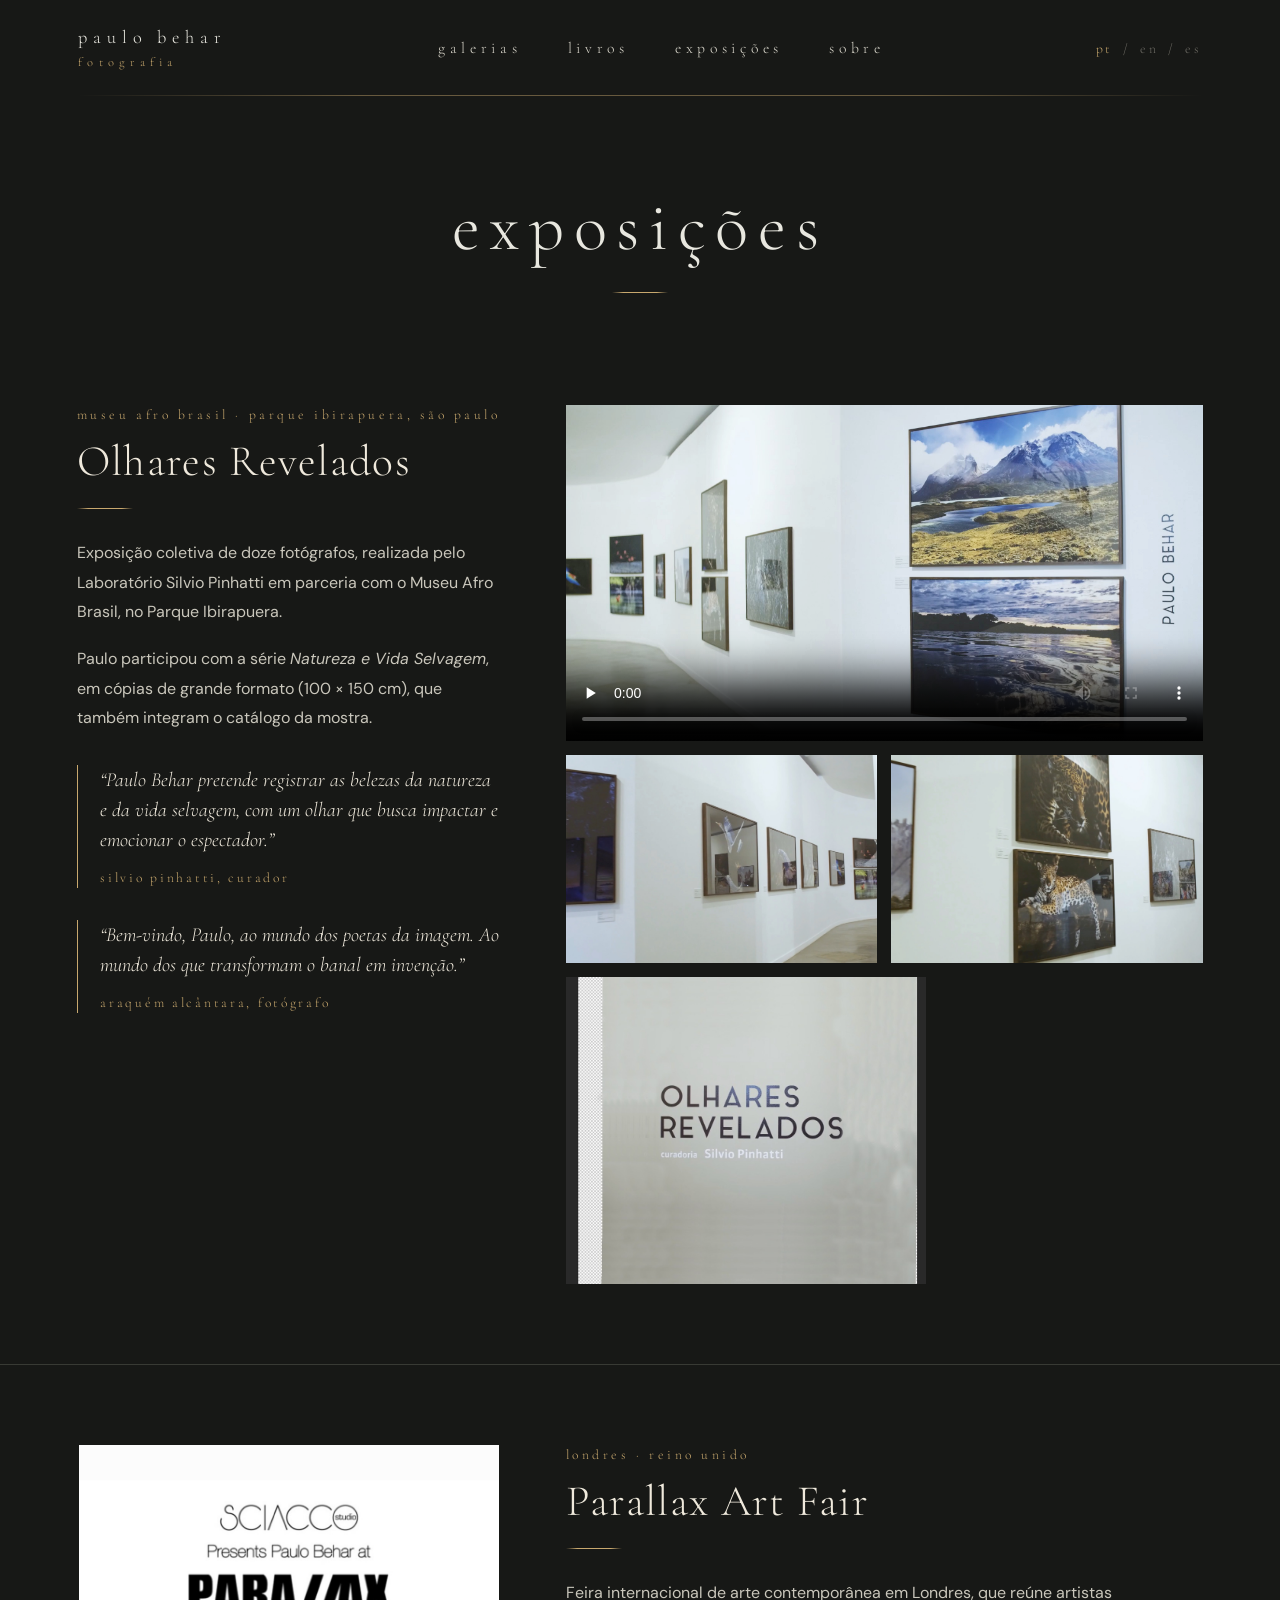
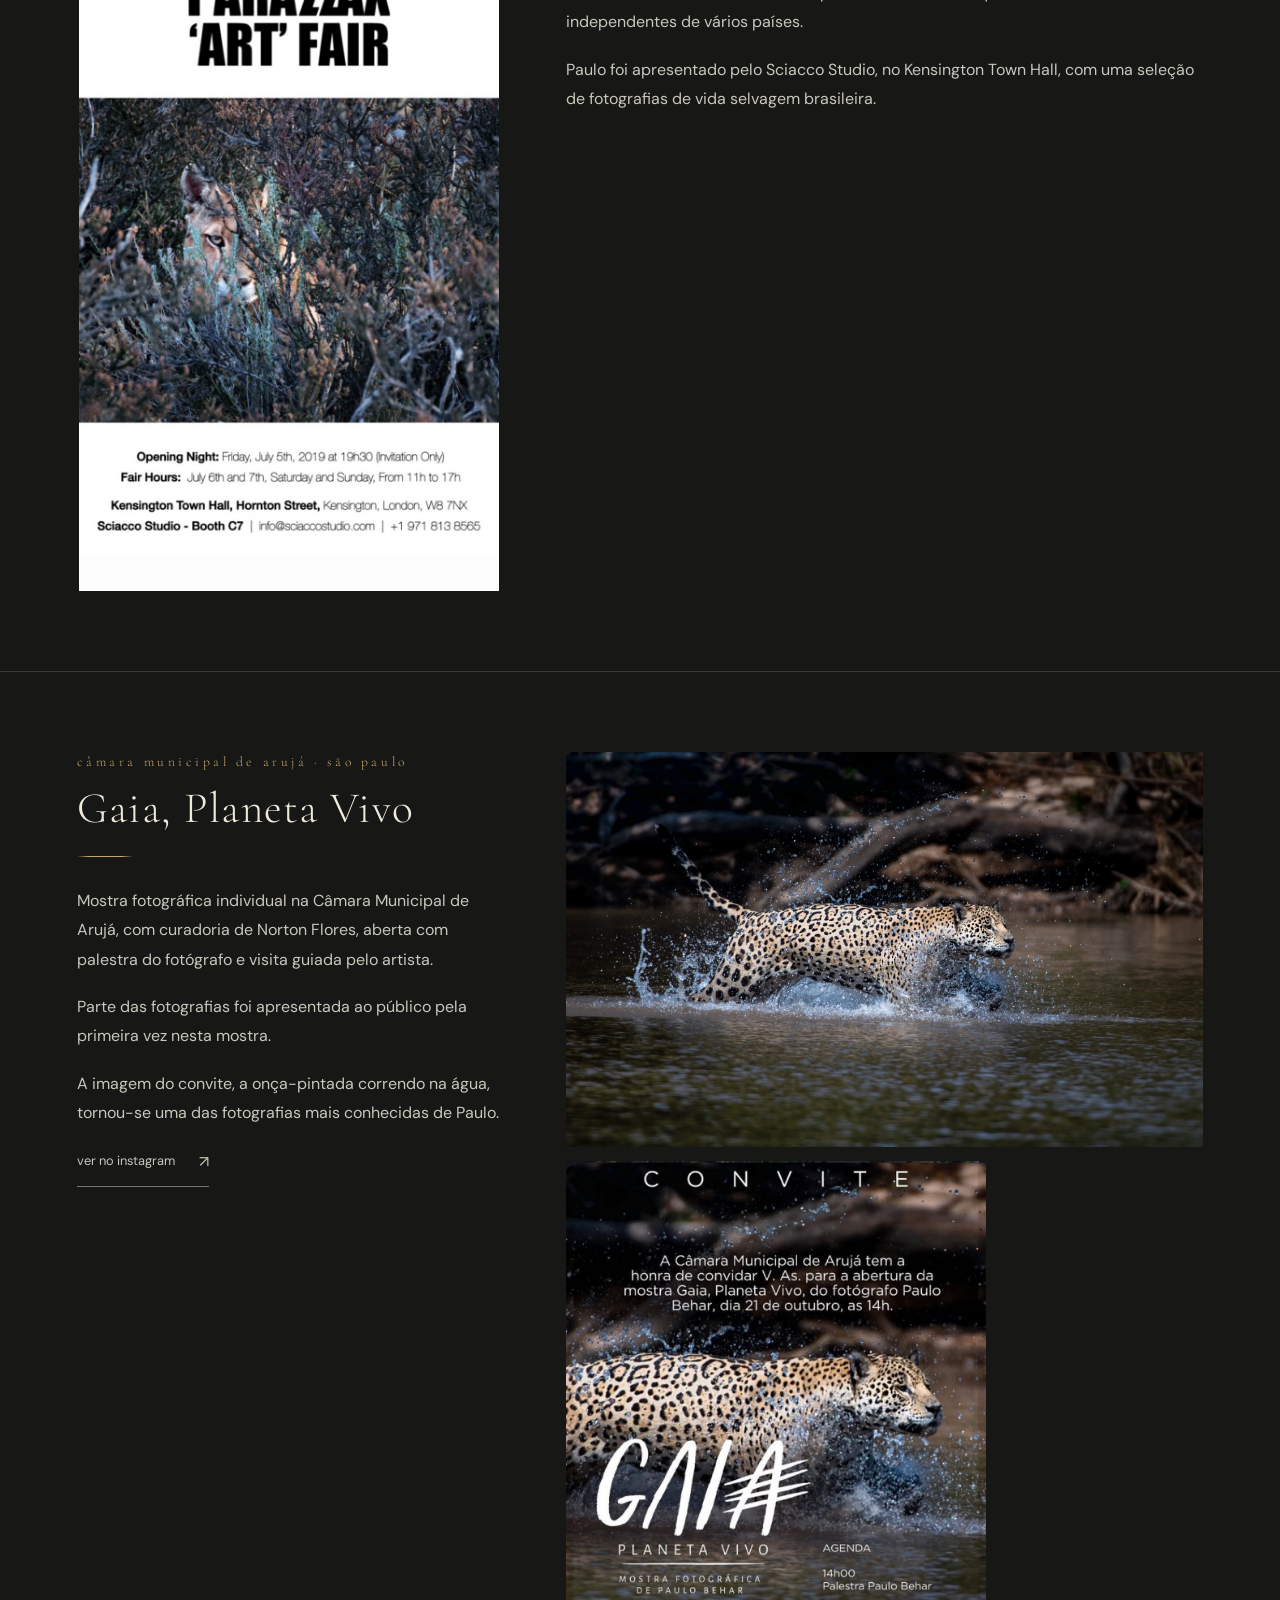
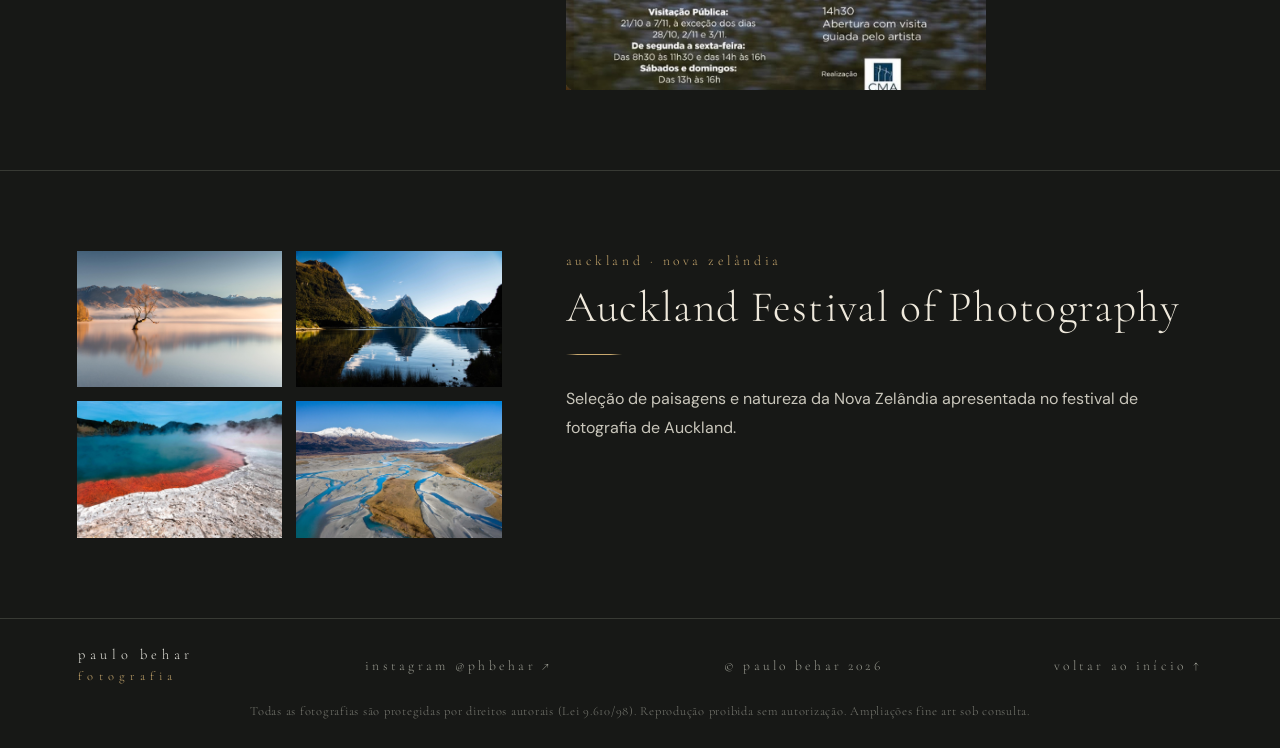
==== commit 138b4cf1: "Domínio www.paulobehar.com.br e frase de Araquém Alcântara Co-Authored-By: Claude Opus 5.5 <noreply@" ====
--- a/exposicoes.html
+++ b/exposicoes.html
@@ -47,6 +47,7 @@
           <p>Exposição coletiva de doze fotógrafos, realizada pelo Laboratório Silvio Pinhatti em parceria com o Museu Afro Brasil, no Parque Ibirapuera.</p>
           <p>Paulo participou com a série <em>Natureza e Vida Selvagem</em>, em cópias de grande formato (100 × 150 cm), que também integram o catálogo da mostra.</p>
           <blockquote class="expo__quote">“Paulo Behar pretende registrar as belezas da natureza e da vida selvagem, com um olhar que busca impactar e emocionar o espectador.”<cite>Silvio Pinhatti, curador</cite></blockquote>
+          <blockquote class="expo__quote">“Bem-vindo, Paulo, ao mundo dos poetas da imagem. Ao mundo dos que transformam o banal em invenção.”<cite>Araquém Alcântara, fotógrafo</cite></blockquote>
         </div>
         <div class="expo__media">
           <video class="expo__video" src="site-midia/videos/olhares-revelados.mp4" poster="site-midia/videos/olhares-revelados-capa.jpg" controls playsinline preload="none"></video>
